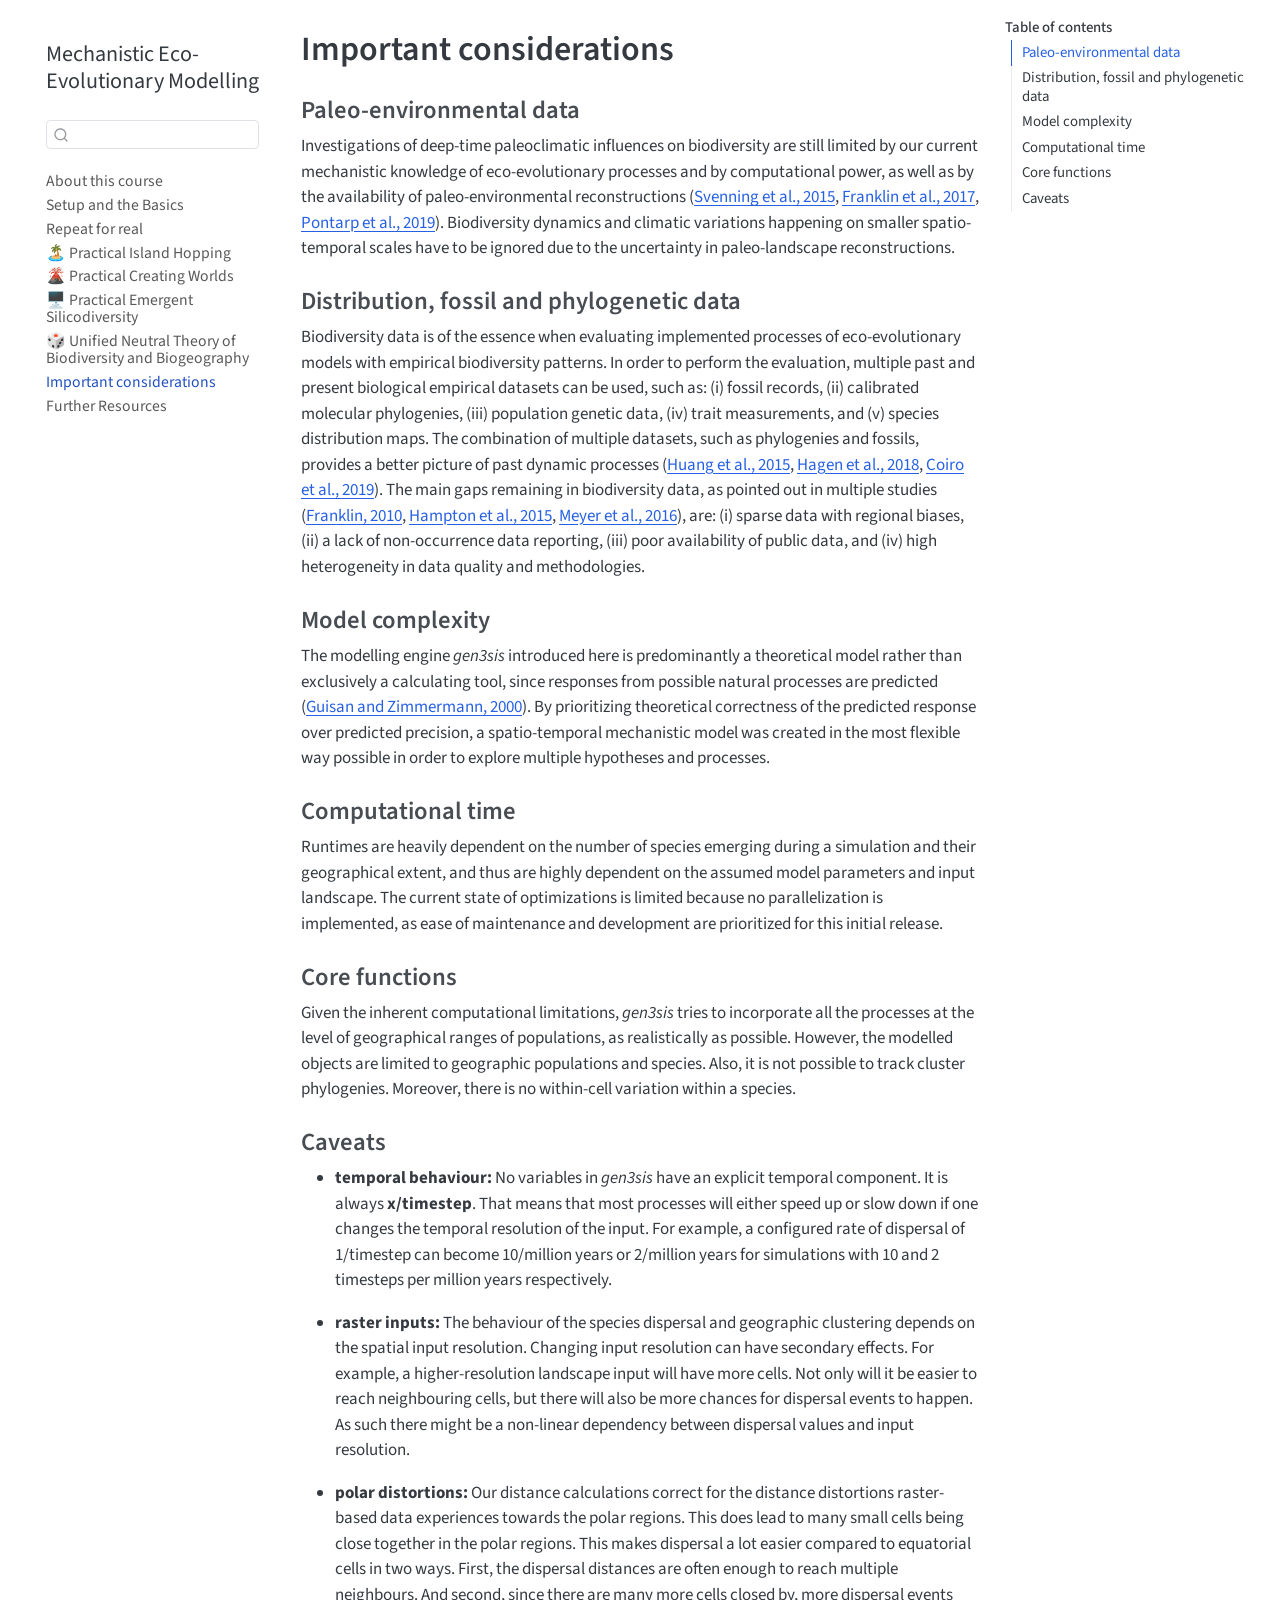
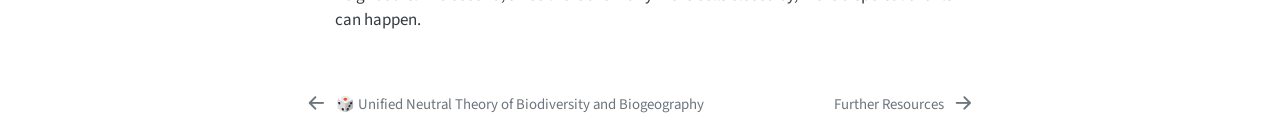
==== docs/considerations.html @ a7464e2a "Publish site update" ====
<!DOCTYPE html>
<html xmlns="http://www.w3.org/1999/xhtml" lang="en" xml:lang="en"><head>

<meta charset="utf-8">
<meta name="generator" content="quarto-1.8.25">

<meta name="viewport" content="width=device-width, initial-scale=1.0, user-scalable=yes">


<title>Important considerations – Mechanistic Eco-Evolutionary Modelling</title>
<style>
code{white-space: pre-wrap;}
span.smallcaps{font-variant: small-caps;}
div.columns{display: flex; gap: min(4vw, 1.5em);}
div.column{flex: auto; overflow-x: auto;}
div.hanging-indent{margin-left: 1.5em; text-indent: -1.5em;}
ul.task-list{list-style: none;}
ul.task-list li input[type="checkbox"] {
  width: 0.8em;
  margin: 0 0.8em 0.2em -1em; /* quarto-specific, see https://github.com/quarto-dev/quarto-cli/issues/4556 */ 
  vertical-align: middle;
}
</style>


<script src="site_libs/quarto-nav/quarto-nav.js"></script>
<script src="site_libs/quarto-nav/headroom.min.js"></script>
<script src="site_libs/clipboard/clipboard.min.js"></script>
<script src="site_libs/quarto-search/autocomplete.umd.js"></script>
<script src="site_libs/quarto-search/fuse.min.js"></script>
<script src="site_libs/quarto-search/quarto-search.js"></script>
<meta name="quarto:offset" content="./">
<link href="./resources.html" rel="next">
<link href="./prac_untbb.html" rel="prev">
<script src="site_libs/quarto-html/quarto.js" type="module"></script>
<script src="site_libs/quarto-html/tabsets/tabsets.js" type="module"></script>
<script src="site_libs/quarto-html/axe/axe-check.js" type="module"></script>
<script src="site_libs/quarto-html/popper.min.js"></script>
<script src="site_libs/quarto-html/tippy.umd.min.js"></script>
<script src="site_libs/quarto-html/anchor.min.js"></script>
<link href="site_libs/quarto-html/tippy.css" rel="stylesheet">
<link href="site_libs/quarto-html/quarto-syntax-highlighting-7b89279ff1a6dce999919e0e67d4d9ec.css" rel="stylesheet" id="quarto-text-highlighting-styles">
<script src="site_libs/bootstrap/bootstrap.min.js"></script>
<link href="site_libs/bootstrap/bootstrap-icons.css" rel="stylesheet">
<link href="site_libs/bootstrap/bootstrap-70a47bd5681a7291082a5b9f83d58762.min.css" rel="stylesheet" append-hash="true" id="quarto-bootstrap" data-mode="light">
<script id="quarto-search-options" type="application/json">{
  "location": "sidebar",
  "copy-button": false,
  "collapse-after": 3,
  "panel-placement": "start",
  "type": "textbox",
  "limit": 50,
  "keyboard-shortcut": [
    "f",
    "/",
    "s"
  ],
  "show-item-context": false,
  "language": {
    "search-no-results-text": "No results",
    "search-matching-documents-text": "matching documents",
    "search-copy-link-title": "Copy link to search",
    "search-hide-matches-text": "Hide additional matches",
    "search-more-match-text": "more match in this document",
    "search-more-matches-text": "more matches in this document",
    "search-clear-button-title": "Clear",
    "search-text-placeholder": "",
    "search-detached-cancel-button-title": "Cancel",
    "search-submit-button-title": "Submit",
    "search-label": "Search"
  }
}</script>


</head>

<body class="nav-sidebar floating quarto-light">

<div id="quarto-search-results"></div>
  <header id="quarto-header" class="headroom fixed-top">
  <nav class="quarto-secondary-nav">
    <div class="container-fluid d-flex">
      <button type="button" class="quarto-btn-toggle btn" data-bs-toggle="collapse" role="button" data-bs-target=".quarto-sidebar-collapse-item" aria-controls="quarto-sidebar" aria-expanded="false" aria-label="Toggle sidebar navigation" onclick="if (window.quartoToggleHeadroom) { window.quartoToggleHeadroom(); }">
        <i class="bi bi-layout-text-sidebar-reverse"></i>
      </button>
        <nav class="quarto-page-breadcrumbs" aria-label="breadcrumb"><ol class="breadcrumb"><li class="breadcrumb-item"><a href="./considerations.html"><span class="chapter-title">Important considerations</span></a></li></ol></nav>
        <a class="flex-grow-1" role="navigation" data-bs-toggle="collapse" data-bs-target=".quarto-sidebar-collapse-item" aria-controls="quarto-sidebar" aria-expanded="false" aria-label="Toggle sidebar navigation" onclick="if (window.quartoToggleHeadroom) { window.quartoToggleHeadroom(); }">      
        </a>
      <button type="button" class="btn quarto-search-button" aria-label="Search" onclick="window.quartoOpenSearch();">
        <i class="bi bi-search"></i>
      </button>
    </div>
  </nav>
</header>
<!-- content -->
<div id="quarto-content" class="quarto-container page-columns page-rows-contents page-layout-article">
<!-- sidebar -->
  <nav id="quarto-sidebar" class="sidebar collapse collapse-horizontal quarto-sidebar-collapse-item sidebar-navigation floating overflow-auto">
    <div class="pt-lg-2 mt-2 text-left sidebar-header sidebar-header-stacked">
      <a href="./index.html" class="sidebar-logo-link">
      </a>
    <div class="sidebar-title mb-0 py-0">
      <a href="./">Mechanistic Eco-Evolutionary Modelling</a> 
    </div>
      </div>
        <div class="mt-2 flex-shrink-0 align-items-center">
        <div class="sidebar-search">
        <div id="quarto-search" class="" title="Search"></div>
        </div>
        </div>
    <div class="sidebar-menu-container"> 
    <ul class="list-unstyled mt-1">
        <li class="sidebar-item">
  <div class="sidebar-item-container"> 
  <a href="./index.html" class="sidebar-item-text sidebar-link"><span class="chapter-title">About this course</span></a>
  </div>
</li>
        <li class="sidebar-item">
  <div class="sidebar-item-container"> 
  <a href="./setup.html" class="sidebar-item-text sidebar-link"><span class="chapter-title">Setup and the Basics</span></a>
  </div>
</li>
        <li class="sidebar-item">
  <div class="sidebar-item-container"> 
  <a href="./repeat_real.html" class="sidebar-item-text sidebar-link"><span class="chapter-title">Repeat for real</span></a>
  </div>
</li>
        <li class="sidebar-item">
  <div class="sidebar-item-container"> 
  <a href="./prac_islands.html" class="sidebar-item-text sidebar-link"><span class="chapter-title">🏝️ Practical Island Hopping</span></a>
  </div>
</li>
        <li class="sidebar-item">
  <div class="sidebar-item-container"> 
  <a href="./prac_landscapes.html" class="sidebar-item-text sidebar-link"><span class="chapter-title">🌋 Practical Creating Worlds</span></a>
  </div>
</li>
        <li class="sidebar-item">
  <div class="sidebar-item-container"> 
  <a href="./prac_outputs.html" class="sidebar-item-text sidebar-link"><span class="chapter-title">🖥️ Practical Emergent Silicodiversity</span></a>
  </div>
</li>
        <li class="sidebar-item">
  <div class="sidebar-item-container"> 
  <a href="./prac_untbb.html" class="sidebar-item-text sidebar-link"><span class="chapter-title">🎲 Unified Neutral Theory of Biodiversity and Biogeography</span></a>
  </div>
</li>
        <li class="sidebar-item">
  <div class="sidebar-item-container"> 
  <a href="./considerations.html" class="sidebar-item-text sidebar-link active"><span class="chapter-title">Important considerations</span></a>
  </div>
</li>
        <li class="sidebar-item">
  <div class="sidebar-item-container"> 
  <a href="./resources.html" class="sidebar-item-text sidebar-link"><span class="chapter-title">Further Resources</span></a>
  </div>
</li>
    </ul>
    </div>
</nav>
<div id="quarto-sidebar-glass" class="quarto-sidebar-collapse-item" data-bs-toggle="collapse" data-bs-target=".quarto-sidebar-collapse-item"></div>
<!-- margin-sidebar -->
    <div id="quarto-margin-sidebar" class="sidebar margin-sidebar">
        <nav id="TOC" role="doc-toc" class="toc-active">
    <h2 id="toc-title">Table of contents</h2>
   
  <ul>
  <li><a href="#paleo-environmental-data" id="toc-paleo-environmental-data" class="nav-link active" data-scroll-target="#paleo-environmental-data">Paleo-environmental data</a></li>
  <li><a href="#distribution-fossil-and-phylogenetic-data" id="toc-distribution-fossil-and-phylogenetic-data" class="nav-link" data-scroll-target="#distribution-fossil-and-phylogenetic-data">Distribution, fossil and phylogenetic data</a></li>
  <li><a href="#model-complexity" id="toc-model-complexity" class="nav-link" data-scroll-target="#model-complexity">Model complexity</a></li>
  <li><a href="#computational-time" id="toc-computational-time" class="nav-link" data-scroll-target="#computational-time">Computational time</a></li>
  <li><a href="#core-functions" id="toc-core-functions" class="nav-link" data-scroll-target="#core-functions">Core functions</a></li>
  <li><a href="#caveats" id="toc-caveats" class="nav-link" data-scroll-target="#caveats">Caveats</a></li>
  </ul>
</nav>
    </div>
<!-- main -->
<main class="content" id="quarto-document-content">

<header id="title-block-header" class="quarto-title-block default">
<div class="quarto-title">
<h1 class="title"><span class="chapter-title">Important considerations</span></h1>
</div>



<div class="quarto-title-meta">

    
  
    
  </div>
  


</header>


<section id="paleo-environmental-data" class="level3">
<h3 class="anchored" data-anchor-id="paleo-environmental-data">Paleo-environmental data</h3>
<p>Investigations of deep-time paleoclimatic influences on biodiversity are still limited by our current mechanistic knowledge of eco-evolutionary processes and by computational power, as well as by the availability of paleo-environmental reconstructions (<a href="https://www.annualreviews.org/doi/abs/10.1146/annurev-ecolsys-112414-054314">Svenning et al., 2015</a>, <a href="https://scholar.google.ch/scholar?q=Big+data+for+forecasting+the+impacts+of+global+change+on+plant+communities.&amp;hl=zh-CN&amp;as_sdt=0&amp;as_vis=1&amp;oi=scholart">Franklin et al., 2017</a>, <a href="https://www.sciencedirect.com/science/article/pii/S0169534718302805?casa_token=X2HR0EDV6csAAAAA:2FWB1soCJ0_4kllkds9pUiwYr4GVPaWhWAz3ELh8BIClJZ_E6k0LqoqQANSXRpySTkzScri6UxjU">Pontarp et al., 2019</a>). Biodiversity dynamics and climatic variations happening on smaller spatio-temporal scales have to be ignored due to the uncertainty in paleo-landscape reconstructions.</p>
</section>
<section id="distribution-fossil-and-phylogenetic-data" class="level3">
<h3 class="anchored" data-anchor-id="distribution-fossil-and-phylogenetic-data">Distribution, fossil and phylogenetic data</h3>
<p>Biodiversity data is of the essence when evaluating implemented processes of eco-evolutionary models with empirical biodiversity patterns. In order to perform the evaluation, multiple past and present biological empirical datasets can be used, such as: (i) fossil records, (ii) calibrated molecular phylogenies, (iii) population genetic data, (iv) trait measurements, and (v) species distribution maps. The combination of multiple datasets, such as phylogenies and fossils, provides a better picture of past dynamic processes (<a href="https://www.pnas.org/content/112/16/4903">Huang et al., 2015</a>, <a href="https://academic.oup.com/sysbio/article/67/3/458/4563320?login=true">Hagen et al., 2018</a>, <a href="https://nph.onlinelibrary.wiley.com/doi/10.1111/nph.15708">Coiro et al., 2019</a>). The main gaps remaining in biodiversity data, as pointed out in multiple studies (<a href="https://www.cambridge.org/core/books/mapping-species-distributions/58225AE5693AED8BD812F7CEBE35378A#">Franklin, 2010</a>, <a href="https://esajournals.onlinelibrary.wiley.com/doi/10.1890/ES14-00402.1">Hampton et al., 2015</a>, <a href="https://onlinelibrary.wiley.com/doi/full/10.1111/ele.12624?casa_token=kFuy9WzRyj4AAAAA%3ALVCEQOWfoFD_XCiTV2G5TacAJr1NWplmwHHR-h804vQxUyGZXFGyHpD0fCET0J7zWZGeFoBwwzgi2XFLvw">Meyer et al., 2016</a>), are: (i) sparse data with regional biases, (ii) a lack of non-occurrence data reporting, (iii) poor availability of public data, and (iv) high heterogeneity in data quality and methodologies.</p>
</section>
<section id="model-complexity" class="level3">
<h3 class="anchored" data-anchor-id="model-complexity">Model complexity</h3>
<p>The modelling engine <em>gen3sis</em> introduced here is predominantly a theoretical model rather than exclusively a calculating tool, since responses from possible natural processes are predicted (<a href="https://www.sciencedirect.com/science/article/pii/S0304380000003549?casa_token=xd2OXKLoMdwAAAAA:aD_z2LqztsitPV3aDCLTjylXMbkEu1Qi7QSJ3VaZ-FT1A1Aqsnx3N9GDDAhq_pMsrn0k6sP4_Ydp">Guisan and Zimmermann, 2000</a>). By prioritizing theoretical correctness of the predicted response over predicted precision, a spatio-temporal mechanistic model was created in the most flexible way possible in order to explore multiple hypotheses and processes.</p>
</section>
<section id="computational-time" class="level3">
<h3 class="anchored" data-anchor-id="computational-time">Computational time</h3>
<p>Runtimes are heavily dependent on the number of species emerging during a simulation and their geographical extent, and thus are highly dependent on the assumed model parameters and input landscape. The current state of optimizations is limited because no parallelization is implemented, as ease of maintenance and development are prioritized for this initial release.</p>
</section>
<section id="core-functions" class="level3">
<h3 class="anchored" data-anchor-id="core-functions">Core functions</h3>
<p>Given the inherent computational limitations, <em>gen3sis</em> tries to incorporate all the processes at the level of geographical ranges of populations, as realistically as possible. However, the modelled objects are limited to geographic populations and species. Also, it is not possible to track cluster phylogenies. Moreover, there is no within-cell variation within a species.</p>
</section>
<section id="caveats" class="level3">
<h3 class="anchored" data-anchor-id="caveats">Caveats</h3>
<ul>
<li><p><strong>temporal behaviour:</strong> No variables in <em>gen3sis</em> have an explicit temporal component. It is always <strong>x/timestep</strong>. That means that most processes will either speed up or slow down if one changes the temporal resolution of the input. For example, a configured rate of dispersal of 1/timestep can become 10/million years or 2/million years for simulations with 10 and 2 timesteps per million years respectively.</p></li>
<li><p><strong>raster inputs:</strong> The behaviour of the species dispersal and geographic clustering depends on the spatial input resolution. Changing input resolution can have secondary effects. For example, a higher-resolution landscape input will have more cells. Not only will it be easier to reach neighbouring cells, but there will also be more chances for dispersal events to happen. As such there might be a non-linear dependency between dispersal values and input resolution.</p></li>
<li><p><strong>polar distortions:</strong> Our distance calculations correct for the distance distortions raster-based data experiences towards the polar regions. This does lead to many small cells being close together in the polar regions. This makes dispersal a lot easier compared to equatorial cells in two ways. First, the dispersal distances are often enough to reach multiple neighbours. And second, since there are many more cells closed by, more dispersal events can happen.</p></li>
</ul>


</section>

</main> <!-- /main -->
<script id="quarto-html-after-body" type="application/javascript">
  window.document.addEventListener("DOMContentLoaded", function (event) {
    const icon = "";
    const anchorJS = new window.AnchorJS();
    anchorJS.options = {
      placement: 'right',
      icon: icon
    };
    anchorJS.add('.anchored');
    const isCodeAnnotation = (el) => {
      for (const clz of el.classList) {
        if (clz.startsWith('code-annotation-')) {                     
          return true;
        }
      }
      return false;
    }
    const onCopySuccess = function(e) {
      // button target
      const button = e.trigger;
      // don't keep focus
      button.blur();
      // flash "checked"
      button.classList.add('code-copy-button-checked');
      var currentTitle = button.getAttribute("title");
      button.setAttribute("title", "Copied!");
      let tooltip;
      if (window.bootstrap) {
        button.setAttribute("data-bs-toggle", "tooltip");
        button.setAttribute("data-bs-placement", "left");
        button.setAttribute("data-bs-title", "Copied!");
        tooltip = new bootstrap.Tooltip(button, 
          { trigger: "manual", 
            customClass: "code-copy-button-tooltip",
            offset: [0, -8]});
        tooltip.show();    
      }
      setTimeout(function() {
        if (tooltip) {
          tooltip.hide();
          button.removeAttribute("data-bs-title");
          button.removeAttribute("data-bs-toggle");
          button.removeAttribute("data-bs-placement");
        }
        button.setAttribute("title", currentTitle);
        button.classList.remove('code-copy-button-checked');
      }, 1000);
      // clear code selection
      e.clearSelection();
    }
    const getTextToCopy = function(trigger) {
      const outerScaffold = trigger.parentElement.cloneNode(true);
      const codeEl = outerScaffold.querySelector('code');
      for (const childEl of codeEl.children) {
        if (isCodeAnnotation(childEl)) {
          childEl.remove();
        }
      }
      return codeEl.innerText;
    }
    const clipboard = new window.ClipboardJS('.code-copy-button:not([data-in-quarto-modal])', {
      text: getTextToCopy
    });
    clipboard.on('success', onCopySuccess);
    if (window.document.getElementById('quarto-embedded-source-code-modal')) {
      const clipboardModal = new window.ClipboardJS('.code-copy-button[data-in-quarto-modal]', {
        text: getTextToCopy,
        container: window.document.getElementById('quarto-embedded-source-code-modal')
      });
      clipboardModal.on('success', onCopySuccess);
    }
      var localhostRegex = new RegExp(/^(?:http|https):\/\/localhost\:?[0-9]*\//);
      var mailtoRegex = new RegExp(/^mailto:/);
        var filterRegex = new RegExp('/' + window.location.host + '/');
      var isInternal = (href) => {
          return filterRegex.test(href) || localhostRegex.test(href) || mailtoRegex.test(href);
      }
      // Inspect non-navigation links and adorn them if external
     var links = window.document.querySelectorAll('a[href]:not(.nav-link):not(.navbar-brand):not(.toc-action):not(.sidebar-link):not(.sidebar-item-toggle):not(.pagination-link):not(.no-external):not([aria-hidden]):not(.dropdown-item):not(.quarto-navigation-tool):not(.about-link)');
      for (var i=0; i<links.length; i++) {
        const link = links[i];
        if (!isInternal(link.href)) {
          // undo the damage that might have been done by quarto-nav.js in the case of
          // links that we want to consider external
          if (link.dataset.originalHref !== undefined) {
            link.href = link.dataset.originalHref;
          }
        }
      }
    function tippyHover(el, contentFn, onTriggerFn, onUntriggerFn) {
      const config = {
        allowHTML: true,
        maxWidth: 500,
        delay: 100,
        arrow: false,
        appendTo: function(el) {
            return el.parentElement;
        },
        interactive: true,
        interactiveBorder: 10,
        theme: 'quarto',
        placement: 'bottom-start',
      };
      if (contentFn) {
        config.content = contentFn;
      }
      if (onTriggerFn) {
        config.onTrigger = onTriggerFn;
      }
      if (onUntriggerFn) {
        config.onUntrigger = onUntriggerFn;
      }
      window.tippy(el, config); 
    }
    const noterefs = window.document.querySelectorAll('a[role="doc-noteref"]');
    for (var i=0; i<noterefs.length; i++) {
      const ref = noterefs[i];
      tippyHover(ref, function() {
        // use id or data attribute instead here
        let href = ref.getAttribute('data-footnote-href') || ref.getAttribute('href');
        try { href = new URL(href).hash; } catch {}
        const id = href.replace(/^#\/?/, "");
        const note = window.document.getElementById(id);
        if (note) {
          return note.innerHTML;
        } else {
          return "";
        }
      });
    }
    const xrefs = window.document.querySelectorAll('a.quarto-xref');
    const processXRef = (id, note) => {
      // Strip column container classes
      const stripColumnClz = (el) => {
        el.classList.remove("page-full", "page-columns");
        if (el.children) {
          for (const child of el.children) {
            stripColumnClz(child);
          }
        }
      }
      stripColumnClz(note)
      if (id === null || id.startsWith('sec-')) {
        // Special case sections, only their first couple elements
        const container = document.createElement("div");
        if (note.children && note.children.length > 2) {
          container.appendChild(note.children[0].cloneNode(true));
          for (let i = 1; i < note.children.length; i++) {
            const child = note.children[i];
            if (child.tagName === "P" && child.innerText === "") {
              continue;
            } else {
              container.appendChild(child.cloneNode(true));
              break;
            }
          }
          if (window.Quarto?.typesetMath) {
            window.Quarto.typesetMath(container);
          }
          return container.innerHTML
        } else {
          if (window.Quarto?.typesetMath) {
            window.Quarto.typesetMath(note);
          }
          return note.innerHTML;
        }
      } else {
        // Remove any anchor links if they are present
        const anchorLink = note.querySelector('a.anchorjs-link');
        if (anchorLink) {
          anchorLink.remove();
        }
        if (window.Quarto?.typesetMath) {
          window.Quarto.typesetMath(note);
        }
        if (note.classList.contains("callout")) {
          return note.outerHTML;
        } else {
          return note.innerHTML;
        }
      }
    }
    for (var i=0; i<xrefs.length; i++) {
      const xref = xrefs[i];
      tippyHover(xref, undefined, function(instance) {
        instance.disable();
        let url = xref.getAttribute('href');
        let hash = undefined; 
        if (url.startsWith('#')) {
          hash = url;
        } else {
          try { hash = new URL(url).hash; } catch {}
        }
        if (hash) {
          const id = hash.replace(/^#\/?/, "");
          const note = window.document.getElementById(id);
          if (note !== null) {
            try {
              const html = processXRef(id, note.cloneNode(true));
              instance.setContent(html);
            } finally {
              instance.enable();
              instance.show();
            }
          } else {
            // See if we can fetch this
            fetch(url.split('#')[0])
            .then(res => res.text())
            .then(html => {
              const parser = new DOMParser();
              const htmlDoc = parser.parseFromString(html, "text/html");
              const note = htmlDoc.getElementById(id);
              if (note !== null) {
                const html = processXRef(id, note);
                instance.setContent(html);
              } 
            }).finally(() => {
              instance.enable();
              instance.show();
            });
          }
        } else {
          // See if we can fetch a full url (with no hash to target)
          // This is a special case and we should probably do some content thinning / targeting
          fetch(url)
          .then(res => res.text())
          .then(html => {
            const parser = new DOMParser();
            const htmlDoc = parser.parseFromString(html, "text/html");
            const note = htmlDoc.querySelector('main.content');
            if (note !== null) {
              // This should only happen for chapter cross references
              // (since there is no id in the URL)
              // remove the first header
              if (note.children.length > 0 && note.children[0].tagName === "HEADER") {
                note.children[0].remove();
              }
              const html = processXRef(null, note);
              instance.setContent(html);
            } 
          }).finally(() => {
            instance.enable();
            instance.show();
          });
        }
      }, function(instance) {
      });
    }
        let selectedAnnoteEl;
        const selectorForAnnotation = ( cell, annotation) => {
          let cellAttr = 'data-code-cell="' + cell + '"';
          let lineAttr = 'data-code-annotation="' +  annotation + '"';
          const selector = 'span[' + cellAttr + '][' + lineAttr + ']';
          return selector;
        }
        const selectCodeLines = (annoteEl) => {
          const doc = window.document;
          const targetCell = annoteEl.getAttribute("data-target-cell");
          const targetAnnotation = annoteEl.getAttribute("data-target-annotation");
          const annoteSpan = window.document.querySelector(selectorForAnnotation(targetCell, targetAnnotation));
          const lines = annoteSpan.getAttribute("data-code-lines").split(",");
          const lineIds = lines.map((line) => {
            return targetCell + "-" + line;
          })
          let top = null;
          let height = null;
          let parent = null;
          if (lineIds.length > 0) {
              //compute the position of the single el (top and bottom and make a div)
              const el = window.document.getElementById(lineIds[0]);
              top = el.offsetTop;
              height = el.offsetHeight;
              parent = el.parentElement.parentElement;
            if (lineIds.length > 1) {
              const lastEl = window.document.getElementById(lineIds[lineIds.length - 1]);
              const bottom = lastEl.offsetTop + lastEl.offsetHeight;
              height = bottom - top;
            }
            if (top !== null && height !== null && parent !== null) {
              // cook up a div (if necessary) and position it 
              let div = window.document.getElementById("code-annotation-line-highlight");
              if (div === null) {
                div = window.document.createElement("div");
                div.setAttribute("id", "code-annotation-line-highlight");
                div.style.position = 'absolute';
                parent.appendChild(div);
              }
              div.style.top = top - 2 + "px";
              div.style.height = height + 4 + "px";
              div.style.left = 0;
              let gutterDiv = window.document.getElementById("code-annotation-line-highlight-gutter");
              if (gutterDiv === null) {
                gutterDiv = window.document.createElement("div");
                gutterDiv.setAttribute("id", "code-annotation-line-highlight-gutter");
                gutterDiv.style.position = 'absolute';
                const codeCell = window.document.getElementById(targetCell);
                const gutter = codeCell.querySelector('.code-annotation-gutter');
                gutter.appendChild(gutterDiv);
              }
              gutterDiv.style.top = top - 2 + "px";
              gutterDiv.style.height = height + 4 + "px";
            }
            selectedAnnoteEl = annoteEl;
          }
        };
        const unselectCodeLines = () => {
          const elementsIds = ["code-annotation-line-highlight", "code-annotation-line-highlight-gutter"];
          elementsIds.forEach((elId) => {
            const div = window.document.getElementById(elId);
            if (div) {
              div.remove();
            }
          });
          selectedAnnoteEl = undefined;
        };
          // Handle positioning of the toggle
      window.addEventListener(
        "resize",
        throttle(() => {
          elRect = undefined;
          if (selectedAnnoteEl) {
            selectCodeLines(selectedAnnoteEl);
          }
        }, 10)
      );
      function throttle(fn, ms) {
      let throttle = false;
      let timer;
        return (...args) => {
          if(!throttle) { // first call gets through
              fn.apply(this, args);
              throttle = true;
          } else { // all the others get throttled
              if(timer) clearTimeout(timer); // cancel #2
              timer = setTimeout(() => {
                fn.apply(this, args);
                timer = throttle = false;
              }, ms);
          }
        };
      }
        // Attach click handler to the DT
        const annoteDls = window.document.querySelectorAll('dt[data-target-cell]');
        for (const annoteDlNode of annoteDls) {
          annoteDlNode.addEventListener('click', (event) => {
            const clickedEl = event.target;
            if (clickedEl !== selectedAnnoteEl) {
              unselectCodeLines();
              const activeEl = window.document.querySelector('dt[data-target-cell].code-annotation-active');
              if (activeEl) {
                activeEl.classList.remove('code-annotation-active');
              }
              selectCodeLines(clickedEl);
              clickedEl.classList.add('code-annotation-active');
            } else {
              // Unselect the line
              unselectCodeLines();
              clickedEl.classList.remove('code-annotation-active');
            }
          });
        }
    const findCites = (el) => {
      const parentEl = el.parentElement;
      if (parentEl) {
        const cites = parentEl.dataset.cites;
        if (cites) {
          return {
            el,
            cites: cites.split(' ')
          };
        } else {
          return findCites(el.parentElement)
        }
      } else {
        return undefined;
      }
    };
    var bibliorefs = window.document.querySelectorAll('a[role="doc-biblioref"]');
    for (var i=0; i<bibliorefs.length; i++) {
      const ref = bibliorefs[i];
      const citeInfo = findCites(ref);
      if (citeInfo) {
        tippyHover(citeInfo.el, function() {
          var popup = window.document.createElement('div');
          citeInfo.cites.forEach(function(cite) {
            var citeDiv = window.document.createElement('div');
            citeDiv.classList.add('hanging-indent');
            citeDiv.classList.add('csl-entry');
            var biblioDiv = window.document.getElementById('ref-' + cite);
            if (biblioDiv) {
              citeDiv.innerHTML = biblioDiv.innerHTML;
            }
            popup.appendChild(citeDiv);
          });
          return popup.innerHTML;
        });
      }
    }
  });
  </script>
<nav class="page-navigation">
  <div class="nav-page nav-page-previous">
      <a href="./prac_untbb.html" class="pagination-link" aria-label="🎲 Unified Neutral Theory of Biodiversity and Biogeography">
        <i class="bi bi-arrow-left-short"></i> <span class="nav-page-text"><span class="chapter-title">🎲 Unified Neutral Theory of Biodiversity and Biogeography</span></span>
      </a>          
  </div>
  <div class="nav-page nav-page-next">
      <a href="./resources.html" class="pagination-link" aria-label="Further Resources">
        <span class="nav-page-text"><span class="chapter-title">Further Resources</span></span> <i class="bi bi-arrow-right-short"></i>
      </a>
  </div>
</nav>
</div> <!-- /content -->




</body></html>
---- docs/site_libs/quarto-html/tippy.css ----
.tippy-box[data-animation=fade][data-state=hidden]{opacity:0}[data-tippy-root]{max-width:calc(100vw - 10px)}.tippy-box{position:relative;background-color:#333;color:#fff;border-radius:4px;font-size:14px;line-height:1.4;white-space:normal;outline:0;transition-property:transform,visibility,opacity}.tippy-box[data-placement^=top]>.tippy-arrow{bottom:0}.tippy-box[data-placement^=top]>.tippy-arrow:before{bottom:-7px;left:0;border-width:8px 8px 0;border-top-color:initial;transform-origin:center top}.tippy-box[data-placement^=bottom]>.tippy-arrow{top:0}.tippy-box[data-placement^=bottom]>.tippy-arrow:before{top:-7px;left:0;border-width:0 8px 8px;border-bottom-color:initial;transform-origin:center bottom}.tippy-box[data-placement^=left]>.tippy-arrow{right:0}.tippy-box[data-placement^=left]>.tippy-arrow:before{border-width:8px 0 8px 8px;border-left-color:initial;right:-7px;transform-origin:center left}.tippy-box[data-placement^=right]>.tippy-arrow{left:0}.tippy-box[data-placement^=right]>.tippy-arrow:before{left:-7px;border-width:8px 8px 8px 0;border-right-color:initial;transform-origin:center right}.tippy-box[data-inertia][data-state=visible]{transition-timing-function:cubic-bezier(.54,1.5,.38,1.11)}.tippy-arrow{width:16px;height:16px;color:#333}.tippy-arrow:before{content:"";position:absolute;border-color:transparent;border-style:solid}.tippy-content{position:relative;padding:5px 9px;z-index:1}
---- docs/site_libs/quarto-html/quarto-syntax-highlighting-7b89279ff1a6dce999919e0e67d4d9ec.css ----
/* quarto syntax highlight colors */
:root {
  --quarto-hl-ot-color: #003B4F;
  --quarto-hl-at-color: #657422;
  --quarto-hl-ss-color: #20794D;
  --quarto-hl-an-color: #5E5E5E;
  --quarto-hl-fu-color: #4758AB;
  --quarto-hl-st-color: #20794D;
  --quarto-hl-cf-color: #003B4F;
  --quarto-hl-op-color: #5E5E5E;
  --quarto-hl-er-color: #AD0000;
  --quarto-hl-bn-color: #AD0000;
  --quarto-hl-al-color: #AD0000;
  --quarto-hl-va-color: #111111;
  --quarto-hl-bu-color: inherit;
  --quarto-hl-ex-color: inherit;
  --quarto-hl-pp-color: #AD0000;
  --quarto-hl-in-color: #5E5E5E;
  --quarto-hl-vs-color: #20794D;
  --quarto-hl-wa-color: #5E5E5E;
  --quarto-hl-do-color: #5E5E5E;
  --quarto-hl-im-color: #00769E;
  --quarto-hl-ch-color: #20794D;
  --quarto-hl-dt-color: #AD0000;
  --quarto-hl-fl-color: #AD0000;
  --quarto-hl-co-color: #5E5E5E;
  --quarto-hl-cv-color: #5E5E5E;
  --quarto-hl-cn-color: #8f5902;
  --quarto-hl-sc-color: #5E5E5E;
  --quarto-hl-dv-color: #AD0000;
  --quarto-hl-kw-color: #003B4F;
}

/* other quarto variables */
:root {
  --quarto-font-monospace: SFMono-Regular, Menlo, Monaco, Consolas, "Liberation Mono", "Courier New", monospace;
}

/* syntax highlight based on Pandoc's rules */
pre > code.sourceCode > span {
  color: #003B4F;
}

code.sourceCode > span {
  color: #003B4F;
}

div.sourceCode,
div.sourceCode pre.sourceCode {
  color: #003B4F;
}

/* Normal */
code span {
  color: #003B4F;
}

/* Alert */
code span.al {
  color: #AD0000;
  font-style: inherit;
}

/* Annotation */
code span.an {
  color: #5E5E5E;
  font-style: inherit;
}

/* Attribute */
code span.at {
  color: #657422;
  font-style: inherit;
}

/* BaseN */
code span.bn {
  color: #AD0000;
  font-style: inherit;
}

/* BuiltIn */
code span.bu {
  font-style: inherit;
}

/* ControlFlow */
code span.cf {
  color: #003B4F;
  font-weight: bold;
  font-style: inherit;
}

/* Char */
code span.ch {
  color: #20794D;
  font-style: inherit;
}

/* Constant */
code span.cn {
  color: #8f5902;
  font-style: inherit;
}

/* Comment */
code span.co {
  color: #5E5E5E;
  font-style: inherit;
}

/* CommentVar */
code span.cv {
  color: #5E5E5E;
  font-style: italic;
}

/* Documentation */
code span.do {
  color: #5E5E5E;
  font-style: italic;
}

/* DataType */
code span.dt {
  color: #AD0000;
  font-style: inherit;
}

/* DecVal */
code span.dv {
  color: #AD0000;
  font-style: inherit;
}

/* Error */
code span.er {
  color: #AD0000;
  font-style: inherit;
}

/* Extension */
code span.ex {
  font-style: inherit;
}

/* Float */
code span.fl {
  color: #AD0000;
  font-style: inherit;
}

/* Function */
code span.fu {
  color: #4758AB;
  font-style: inherit;
}

/* Import */
code span.im {
  color: #00769E;
  font-style: inherit;
}

/* Information */
code span.in {
  color: #5E5E5E;
  font-style: inherit;
}

/* Keyword */
code span.kw {
  color: #003B4F;
  font-weight: bold;
  font-style: inherit;
}

/* Operator */
code span.op {
  color: #5E5E5E;
  font-style: inherit;
}

/* Other */
code span.ot {
  color: #003B4F;
  font-style: inherit;
}

/* Preprocessor */
code span.pp {
  color: #AD0000;
  font-style: inherit;
}

/* SpecialChar */
code span.sc {
  color: #5E5E5E;
  font-style: inherit;
}

/* SpecialString */
code span.ss {
  color: #20794D;
  font-style: inherit;
}

/* String */
code span.st {
  color: #20794D;
  font-style: inherit;
}

/* Variable */
code span.va {
  color: #111111;
  font-style: inherit;
}

/* VerbatimString */
code span.vs {
  color: #20794D;
  font-style: inherit;
}

/* Warning */
code span.wa {
  color: #5E5E5E;
  font-style: italic;
}

.prevent-inlining {
  content: "</";
}

/*# sourceMappingURL=3944bc705cfaf4c80e56f77c5205168a.css.map */
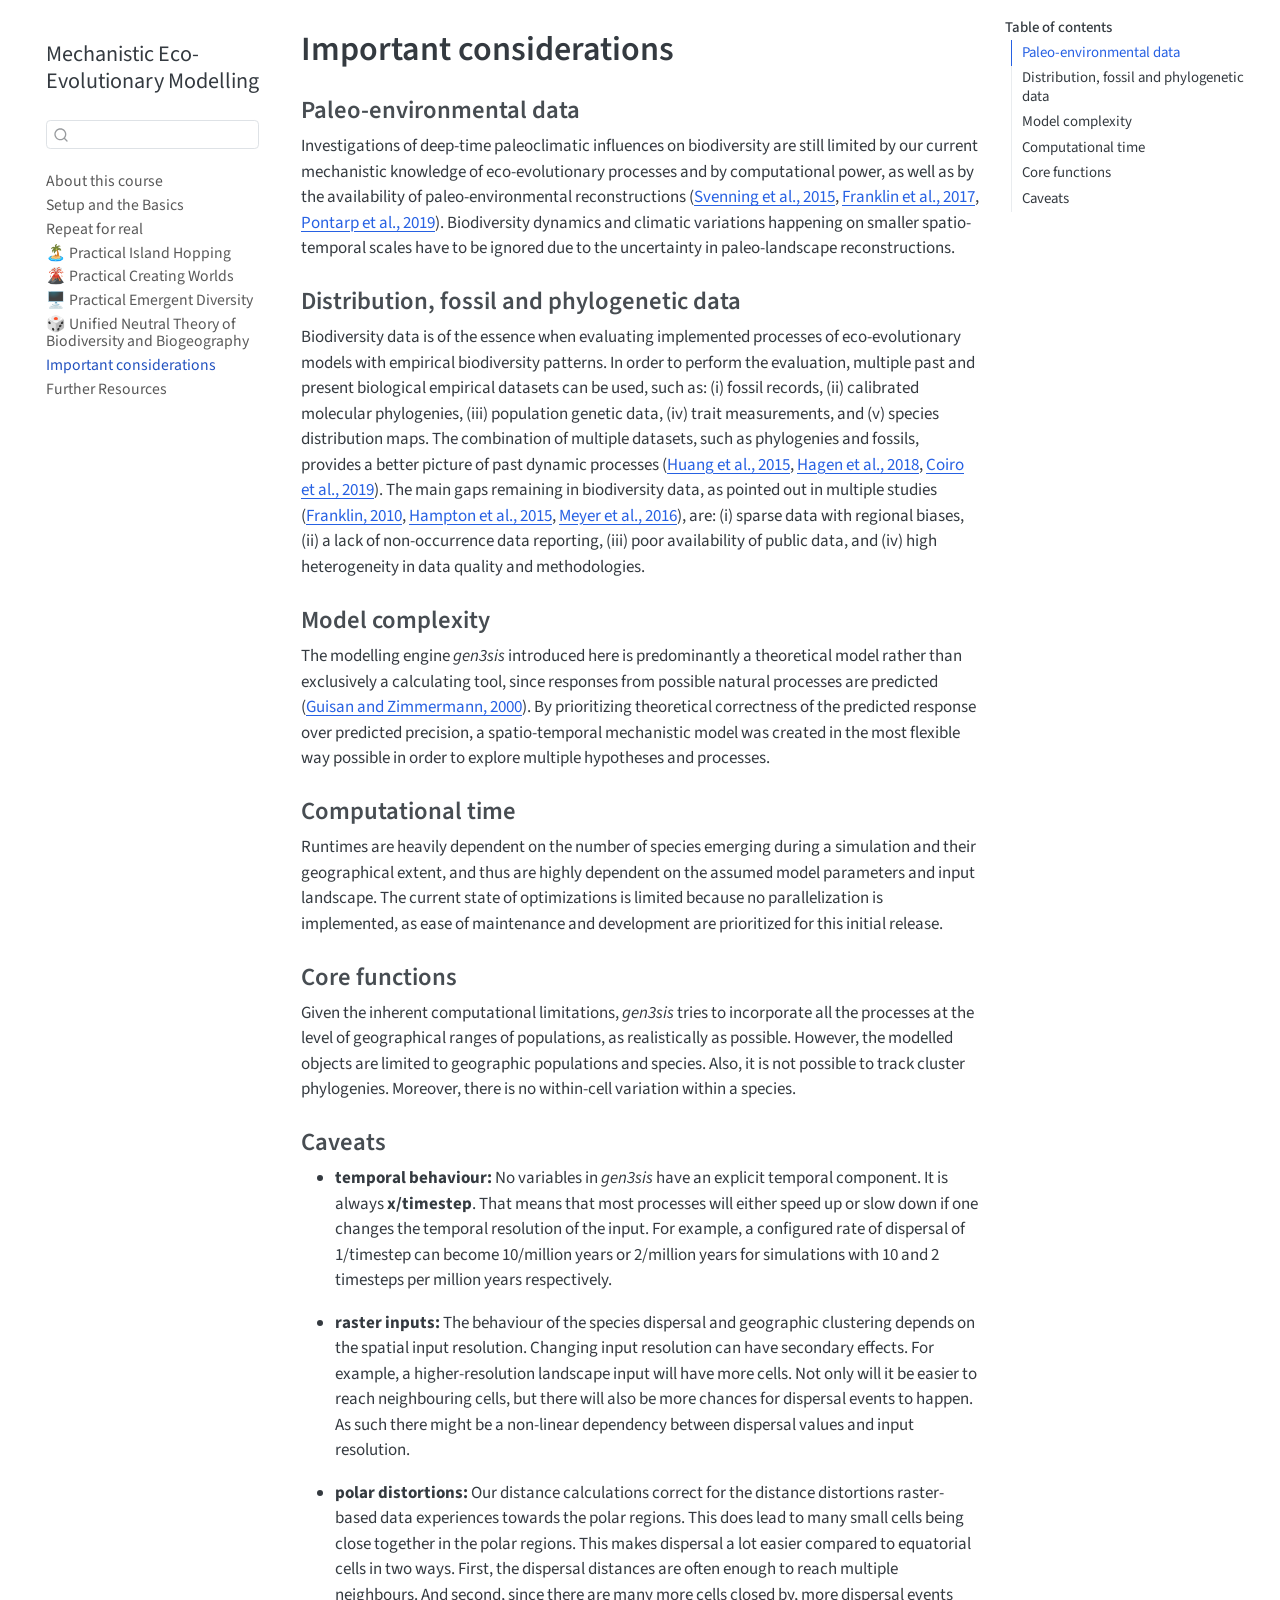
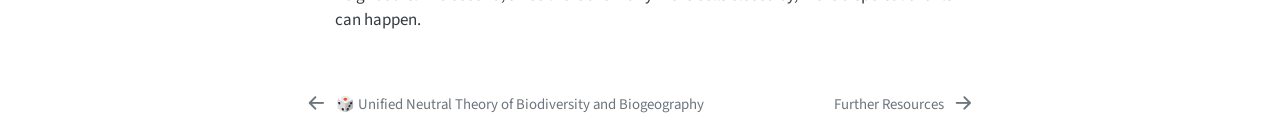
==== commit d71a622d: "Rename Silicodiversity to Diversity in docs Replace occurrences of “Practical Emergent Silicodiversi" ====
--- a/docs/considerations.html
+++ b/docs/considerations.html
@@ -137,7 +137,7 @@
 </li>
         <li class="sidebar-item">
   <div class="sidebar-item-container"> 
-  <a href="./prac_outputs.html" class="sidebar-item-text sidebar-link"><span class="chapter-title">🖥️ Practical Emergent Silicodiversity</span></a>
+  <a href="./prac_outputs.html" class="sidebar-item-text sidebar-link"><span class="chapter-title">🖥️ Practical Emergent Diversity</span></a>
   </div>
 </li>
         <li class="sidebar-item">
